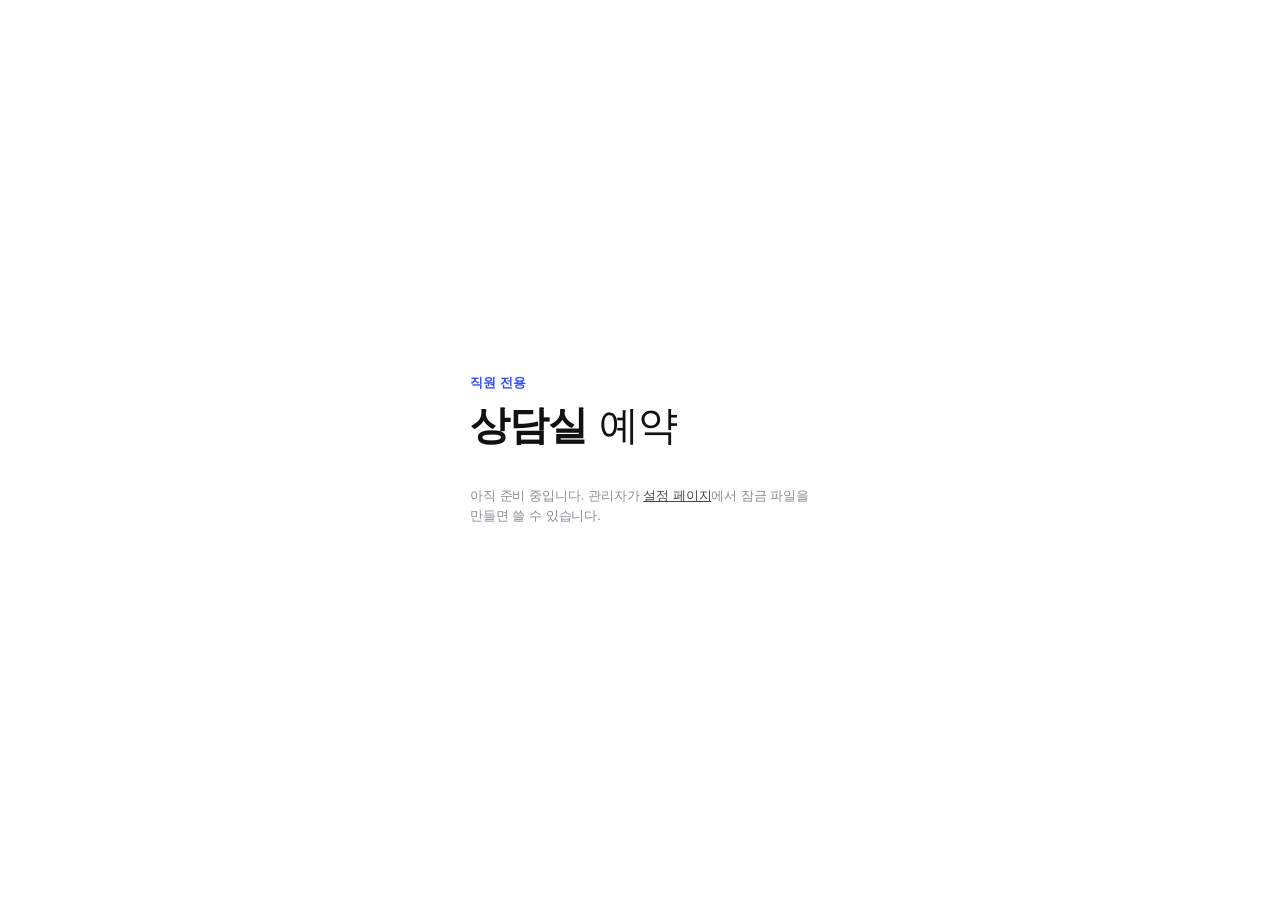
==== index.html @ b9eac583 "Add files via upload" ====
<!doctype html>
<html lang="ko">
<head>
<meta charset="utf-8">
<meta name="viewport" content="width=device-width, initial-scale=1, viewport-fit=cover">
<meta name="robots" content="noindex, nofollow">
<meta http-equiv="Content-Security-Policy" content="default-src 'none'; script-src 'self'; style-src 'self'; img-src 'self' data:; connect-src 'self' https://api.github.com; manifest-src 'self'; base-uri 'none'; form-action 'none'">
<meta name="theme-color" content="#ffffff">
<title>상담실 예약</title>
<link rel="manifest" href="manifest.webmanifest">
<link rel="icon" href="icon.svg" type="image/svg+xml">
<link rel="apple-touch-icon" href="icon-180.png">
<link rel="stylesheet" href="style.css?v=1">
</head>
<body>

<!-- 첫 화면: 비밀번호 -->
<section id="lock" class="gate" hidden>
  <div class="gate-box">
    <p class="eyebrow">직원 전용</p>
    <h1>상담실 <span>예약</span></h1>
    <form id="lockForm" novalidate>
      <label class="lab" for="pw">비밀번호</label>
      <input id="pw" type="password" autocomplete="current-password" autocapitalize="off" autocorrect="off" spellcheck="false">
      <label class="check"><input id="keep" type="checkbox" checked> 이 기기에서 로그인 유지</label>
      <button id="enter" class="btn primary wide" type="submit">들어가기</button>
      <p id="lockMsg" class="msg" role="alert"></p>
    </form>
    <p id="lockFine" class="fine">여럿이 쓰는 컴퓨터에서는 '로그인 유지'를 끄고, 다 쓴 뒤 오른쪽 위 이름을 눌러 '잠그기'를 해 주세요.</p>
  </div>
</section>

<!-- 처음 한 번: 이름 고르기 -->
<section id="pick" class="gate" hidden>
  <div class="gate-box wide">
    <p class="eyebrow">이 기기에서 처음 한 번만</p>
    <h1>이름을 <span>골라 주세요</span></h1>
    <div id="names" class="names"></div>
    <p id="pickFine" class="fine">고른 이름으로 예약됩니다. 나중에 오른쪽 위 이름을 눌러 바꿀 수 있습니다.</p>
  </div>
</section>

<!-- 예약 화면 -->
<div id="app" hidden>
  <header class="top">
    <div class="brand">상담실 예약</div>
    <div class="period" id="period"><span class="y"></span><span class="m"></span></div>
    <div class="nav">
      <button id="prev" class="arrow" type="button" aria-label="이전">‹</button>
      <button id="next" class="arrow" type="button" aria-label="다음">›</button>
      <button id="today" class="today" type="button">오늘</button>
    </div>
    <div class="right">
      <div class="views">
        <button id="vMonth" type="button">월</button>
        <button id="vWeek" type="button">주</button>
      </div>
      <button id="mine" class="link" type="button">내 예약</button>
      <button id="who" class="me" type="button" aria-haspopup="true"></button>
    </div>
  </header>
  <main id="main"></main>
</div>

<div id="menu" class="menu" hidden></div>
<div id="bar" class="bar" hidden></div>
<div id="dlg" class="dlg-back" hidden><div class="dlg" role="dialog" aria-modal="true"></div></div>
<div id="toast" class="toast" role="status" hidden></div>
<noscript><p class="gate">이 페이지는 자바스크립트를 켜야 쓸 수 있습니다.</p></noscript>

<script src="core.js?v=1"></script>
<script src="crypto.js?v=1"></script>
<script src="store.js?v=1"></script>
<script src="app.js?v=1"></script>
</body>
</html>
---- style.css ----
/* 상담실 예약 — 흰 바탕, 가는 선, 굵기 대비, 코발트는 작은 표시에만 */
:root{
  --bg:#fff; --ink:#111114; --ink2:#45454D; --mute:#8C8C96; --line:#D3D3DA; --hair:#E9E9EE;
  --accent:#2F4BFF; --tint:#EEF1FF; --other:#B4B8C5; --otherbg:#F1F2F5; --free:#EFF0F3; --danger:#C0392B;
  --rh:44px; --tw:40px; --dw:150px;
  --font:"Noto Sans KR","Pretendard","Apple SD Gothic Neo","Malgun Gothic","맑은 고딕",system-ui,sans-serif;
}
*{box-sizing:border-box}
[hidden]{display:none!important}
html{height:100%}
body{margin:0;min-height:100%;background:var(--bg);color:var(--ink);font-family:var(--font);font-size:15px;line-height:1.5;
  letter-spacing:-.01em;-webkit-font-smoothing:antialiased;-webkit-text-size-adjust:100%}
body.modal{overflow:hidden}
button{font:inherit;color:inherit;background:none;border:0;padding:0;margin:0;cursor:pointer;letter-spacing:inherit;border-radius:0}
button:disabled{cursor:default}
:focus-visible{outline:2px solid var(--accent);outline-offset:1px}
h1,h2,h3,p{margin:0}

/* ---------- 버튼·입력 ---------- */
.btn{border:1px solid var(--line);padding:9px 16px;font-size:14px;font-weight:600;border-radius:2px;background:#fff;white-space:nowrap}
.btn:hover{border-color:var(--ink)}
.btn.primary{background:var(--ink);color:#fff;border-color:var(--ink)}
.btn.primary:hover{background:#000}
.btn.danger{color:var(--danger);border-color:#E3B9B3}
.btn.danger:hover{border-color:var(--danger)}
.btn.wide{width:100%;padding:13px 16px;font-size:15px}
.btn:disabled{opacity:.4}
.link{font-size:14px;font-weight:600;color:var(--ink2)}
.link:hover{color:var(--ink)}
select,input[type=date],input[type=text],input[type=number],input[type=password],textarea{
  font:inherit;color:var(--ink);background:#fff;border:1px solid var(--line);border-radius:2px;padding:8px 10px;min-width:0}
select:focus,input:focus,textarea:focus{outline:0;border-color:var(--ink)}
input[type=checkbox]{accent-color:var(--ink);width:16px;height:16px;margin:0;vertical-align:-3px}

/* ---------- 첫 화면(잠금·이름 고르기) ---------- */
.gate{min-height:100vh;min-height:100dvh;display:grid;place-items:center;padding:32px 24px}
.gate-box{width:min(340px,100%)}
.gate-box.wide{width:min(520px,100%)}
.eyebrow{font-size:12.5px;font-weight:800;color:var(--accent);margin-bottom:10px}
.gate h1{font-size:40px;font-weight:800;letter-spacing:-.03em;line-height:1.15;margin-bottom:38px}
.gate h1 span{font-weight:300}
.gate label.lab{display:block;font-size:12.5px;font-weight:700;color:var(--ink2)}
.gate input[type=password],.gate input[type=text]{width:100%;border:0;border-bottom:1.5px solid var(--ink);border-radius:0;padding:10px 0;font-size:18px}
.gate .check{display:flex;align-items:center;gap:8px;font-size:13.5px;color:var(--ink2);margin:18px 0 22px;cursor:pointer}
.msg{min-height:22px;font-size:13.5px;color:var(--danger);margin-top:12px}
.msg.info{color:var(--ink2)}
.fine{font-size:12.5px;color:var(--mute);margin-top:26px;line-height:1.6}
.fine a{color:var(--ink2)}
.names{display:grid;grid-template-columns:repeat(auto-fill,minmax(98px,1fr));gap:8px}
.names button{border:1px solid var(--line);padding:12px 6px;font-size:15px;font-weight:600;border-radius:2px}
.names button:hover{border-color:var(--ink)}
.names button.on{background:var(--ink);color:#fff;border-color:var(--ink)}
.addname{display:flex;gap:8px;align-items:flex-end;margin-top:8px}
.addname input{flex:1}

/* ---------- 머리 ---------- */
#app{min-height:100vh;min-height:100dvh;display:flex;flex-direction:column}
.top{min-height:76px;flex:none;display:flex;align-items:center;padding:0 36px;border-bottom:1px solid var(--line);position:sticky;top:0;background:#fff;z-index:20}
.brand{font-weight:800;font-size:15px;width:150px}
.period{display:flex;align-items:baseline;gap:8px;white-space:nowrap}
.period .y{font-weight:300;font-size:28px}
.period .m{font-weight:800;font-size:28px}
.nav{display:flex;align-items:center;gap:2px;margin-left:18px}
.nav .arrow{width:32px;height:32px;display:grid;place-items:center;font-size:20px;color:var(--ink2);line-height:1}
.nav .arrow:hover{color:var(--ink);background:var(--otherbg)}
.nav .today{margin-left:8px;font-size:13px;font-weight:600;border:1px solid var(--line);padding:5px 12px;border-radius:2px}
.nav .today:hover{border-color:var(--ink)}
.right{margin-left:auto;display:flex;align-items:center;gap:24px}
.views{display:flex;gap:16px;font-size:15px}
.views button{color:var(--mute);font-weight:500;padding:4px 2px 3px;border-bottom:2px solid transparent}
.views button.on{color:var(--ink);font-weight:800;border-bottom-color:var(--accent)}
.me{font-size:14px;font-weight:700;padding:6px 0 6px 24px;border-left:1px solid var(--line)}
.me::after{content:"";display:inline-block;width:6px;height:6px;border-right:1.5px solid var(--ink2);border-bottom:1.5px solid var(--ink2);transform:rotate(45deg) translateY(-3px);margin-left:9px}
.menu{position:fixed;right:28px;top:66px;background:#fff;border:1px solid var(--ink);min-width:170px;z-index:40;padding:6px 0}
.menu button{display:block;width:100%;text-align:left;padding:10px 16px;font-size:14px}
.menu button:hover{background:var(--otherbg)}
.bar{position:fixed;left:0;right:0;top:0;height:2px;z-index:60;background:linear-gradient(90deg,transparent 0,var(--accent) 50%,transparent 100%);background-size:45% 100%;background-repeat:no-repeat;animation:slide 1.1s linear infinite}
@keyframes slide{from{background-position:-45% 0}to{background-position:145% 0}}

main{flex:1;display:flex;min-height:0;min-width:0}

/* ---------- 월 달력 ---------- */
.cal{flex:1;display:flex;flex-direction:column;padding:18px 36px 14px;min-width:0}
.dow{display:grid;grid-template-columns:repeat(7,minmax(0,1fr));font-size:12px;color:var(--mute);font-weight:600;padding-bottom:8px;border-bottom:1.5px solid var(--ink)}
.dow span{padding-left:10px}
.dow .sun{color:var(--danger)}
.weeks{flex:1;display:grid;grid-auto-rows:minmax(108px,1fr)}
.week{display:grid;grid-template-columns:repeat(7,minmax(0,1fr));border-bottom:1px solid var(--hair)}
.day{display:flex;flex-direction:column;align-items:stretch;justify-content:flex-start;text-align:left;padding:8px 10px 6px;border-left:1px solid var(--hair);min-width:0;position:relative}
.day:first-child{border-left:0}
.day:hover{background:#FAFAFC}
.day .num{font-size:14px;font-weight:600;line-height:1.1}
.day.out .num{color:#C9C9D0;font-weight:400}
.day.sun .num{color:var(--danger)}
.day.out.sun .num{color:#E7C4BF}
.day.today .num{color:var(--accent);font-weight:800}
.day.today .num::after{content:"오늘";font-size:10.5px;font-weight:700;margin-left:6px}
.day.sel,.day.sel:hover{background:var(--tint)}
.day.sel::before{content:"";position:absolute;left:0;right:0;top:-1px;height:2px;background:var(--accent)}
.day .rest{font-size:11px;color:#C9C9D0;margin-top:10px}
.mine-count{position:absolute;right:10px;top:8px;font-size:10.5px;color:var(--accent);font-weight:700;line-height:1.3}
.strips{margin-top:9px;display:grid;gap:3px}
.day.past .strips{opacity:.5}
.strip{display:grid;grid-template-columns:14px minmax(0,1fr);align-items:center}
.strip em{font-style:normal;font-size:9.5px;color:var(--mute);font-weight:600;line-height:1}
.track{display:grid;gap:1px;height:8px}
.track u{background:var(--free);text-decoration:none}
.track u.o{background:var(--other)}
.track u.m{background:var(--accent)}
.track u.x{background:transparent}
.legend{display:flex;flex-wrap:wrap;gap:6px 20px;font-size:12px;color:var(--ink2);padding-top:10px;align-items:center}
.legend i{display:inline-block;width:18px;height:8px;margin-right:7px;vertical-align:middle}
.legend .mi{background:var(--accent)} .legend .ot{background:var(--other)} .legend .fr{background:var(--free)}
.legend .ob{background:var(--otherbg);outline:1px solid var(--line)}

/* ---------- 하루 시간표 (오른쪽 창·주간 보기 공통) ---------- */
.side{width:408px;flex:none;border-left:1px solid var(--line);padding:22px 30px 24px 28px;--rh:40px}
.side h2{font-size:24px;font-weight:800;letter-spacing:-.02em}
.side h2 span{font-weight:300;margin-left:6px}
.side .sum{font-size:13px;color:var(--ink2);margin:6px 0 14px;min-height:20px}
.side .sum b{color:var(--accent)}
.note{font-size:12px;color:var(--mute);margin-top:14px;line-height:1.65}
.tt{display:grid;font-size:12px}
.tt .h{font-weight:700;font-size:12px;padding:0 0 8px 6px;border-bottom:1.5px solid var(--ink);white-space:nowrap;overflow:hidden;text-overflow:ellipsis}
.tt .h.corner{border-bottom-color:transparent}
.tt .tm{color:var(--mute);font-size:11.5px;text-align:right;padding:4px 8px 0 0;font-variant-numeric:tabular-nums}
.tt .c{border-bottom:1px solid var(--hair);border-left:1px solid var(--hair);position:relative;min-width:0}
.tt button.c:hover{background:var(--tint)}
.tt button.c::after{content:"+";position:absolute;inset:0;display:grid;place-items:center;color:var(--accent);font-size:16px;font-weight:600;opacity:0}
.tt button.c:hover::after,.tt button.c:focus-visible::after{opacity:1}
.tt .c.past{background:repeating-linear-gradient(135deg,transparent 0 5px,#F3F3F6 5px 6px)}
.tt .c.closed,.tt .c.far{background:repeating-linear-gradient(135deg,transparent 0 5px,#EAEAEF 5px 6px)}
.bk{margin:2px;z-index:1;background:var(--otherbg);padding:4px 6px;line-height:1.25;overflow:hidden;min-width:0;
  display:flex;flex-direction:column;align-items:flex-start;justify-content:flex-start;text-align:left}
.bk:hover{outline:1px solid var(--ink)}
.bk b{font-size:12.5px;font-weight:700;white-space:nowrap}
.bk small{font-size:10.5px;color:var(--ink2);white-space:nowrap}
.bk.m{background:var(--accent);color:#fff}
.bk.m small{color:#DCE1FF}
.bk.past{opacity:.5}

/* ---------- 주간 보기 ---------- */
.weekview{flex:1;padding:14px 36px 14px;min-width:0;overflow-x:auto;--rh:46px}
.wk{display:grid}
.wk .dh{padding:0 0 6px 8px;border-bottom:1.5px solid var(--ink);display:flex;align-items:baseline;gap:6px;text-align:left}
.wk .dh b{font-size:22px;font-weight:800}
.wk .dh span{font-size:13px;color:var(--ink2)}
.wk .dh.today b,.wk .dh.today span{color:var(--accent)}
.wk .corner{border-bottom-color:transparent;position:sticky;left:0;background:#fff;z-index:3}
.lanes{display:grid;font-size:10.5px;color:var(--mute);font-weight:600;border-left:1px solid var(--line);padding:5px 0 4px}
.lanes span{padding-left:5px;white-space:nowrap;overflow:hidden}
.times{display:grid;position:sticky;left:0;background:#fff;z-index:3}
.times span{font-size:11.5px;color:var(--mute);text-align:right;padding-right:8px;font-variant-numeric:tabular-nums;transform:translateY(-8px)}
.times span:first-child{transform:none}
.col{border-left:1px solid var(--line);min-width:0}
.col.today{background:#FAFBFF}
.col .tt .c{border-left-color:#F1F1F5}
.col .tt .c.first{border-left:0}
.col .bk{padding:3px 4px}
.col .bk b{font-size:11.5px}
.col .bk small{font-size:10px}

/* ---------- 창(대화상자) ---------- */
.dlg-back{position:fixed;inset:0;background:rgba(17,17,20,.34);display:grid;place-items:center;z-index:50;padding:20px}
.dlg{background:#fff;width:min(460px,100%);max-height:calc(100vh - 40px);max-height:calc(100dvh - 40px);overflow:auto;border:1px solid var(--ink);padding:24px 28px 26px}
.dlg.wide{width:min(700px,100%)}
.dlg-head{display:flex;align-items:flex-start;justify-content:space-between;gap:16px;margin-bottom:20px}
.dlg-head h3{font-size:22px;font-weight:800;letter-spacing:-.02em;line-height:1.3}
.dlg-head h3 span{font-weight:300;margin-left:6px}
.dlg-head .x{font-size:26px;line-height:1;color:var(--ink2);width:32px;height:32px;margin:-2px -8px 0 0}
.dlg-head .x:hover{color:var(--ink)}
.form{display:grid;gap:18px}
.field{display:grid;gap:8px;min-width:0}
.lab{font-size:12.5px;font-weight:700;color:var(--ink2)}
.lab small{font-weight:400;color:var(--mute);margin-left:6px}
.row{display:flex;align-items:center;gap:8px;flex-wrap:wrap}
.seg{display:flex;flex-wrap:wrap;gap:6px}
.seg button{border:1px solid var(--line);padding:8px 13px;font-size:14px;border-radius:2px}
.seg button:hover{border-color:var(--ink)}
.seg button.on{background:var(--ink);color:#fff;border-color:var(--ink);font-weight:600}
.hourbar{display:grid;gap:2px}
.hourbar button{height:36px;font-size:11.5px;background:var(--free);color:var(--ink2);font-variant-numeric:tabular-nums}
.hourbar button:hover:not(:disabled){outline:1px solid var(--ink)}
.hourbar .t{background:var(--other);color:#fff}
.hourbar .s{background:var(--accent);color:#fff;font-weight:700}
.hourbar .x{background:repeating-linear-gradient(135deg,transparent 0 5px,#EAEAEF 5px 6px);color:#BEBEC6}
.hint{font-size:12px;color:var(--mute)}
.actions{display:flex;justify-content:flex-end;gap:8px;flex-wrap:wrap;margin-top:6px}
.actions .left{margin-right:auto}
.facts{display:grid;grid-template-columns:72px 1fr;gap:10px 0;font-size:15px;margin-bottom:22px}
.facts dt{font-size:12.5px;font-weight:700;color:var(--ink2);padding-top:2px}
.facts dd{margin:0;font-weight:600}
.list{display:grid}
.list button{display:grid;grid-template-columns:118px 92px 1fr auto;gap:8px;align-items:baseline;text-align:left;padding:11px 2px;border-bottom:1px solid var(--hair);font-size:14.5px}
.list button:hover{background:#FAFAFC}
.list button b{font-weight:700}
.list button small{color:var(--mute);font-size:12.5px}
.empty{color:var(--mute);font-size:14px;padding:18px 0}
.sec{border-top:1px solid var(--line);padding-top:18px;margin-top:4px;display:grid;gap:10px}
.sec h4{margin:0;font-size:15px;font-weight:800}
.sec .rowline{display:flex;align-items:center;gap:8px;flex-wrap:wrap}
.sec .rowline input[type=text]{width:130px}
.sec .rowline input.short{width:52px;text-align:center}
.sec .rowline input[type=number]{width:70px}
.sec .rowline label{font-size:13px;color:var(--ink2);display:flex;align-items:center;gap:5px}
.sec .del{font-size:12.5px;color:var(--mute);margin-left:auto}
.sec .del:hover{color:var(--danger)}
.toast{position:fixed;left:50%;bottom:28px;transform:translateX(-50%);background:var(--ink);color:#fff;padding:11px 18px;font-size:14px;border-radius:2px;z-index:70;max-width:calc(100vw - 32px);text-align:center}
.toast.bad{background:var(--danger)}

/* ---------- 관리자 설정 페이지 ---------- */
a.btn{text-decoration:none;display:inline-block;color:var(--ink)}
a.link{text-decoration:none}
.setup{place-items:start center;padding-top:56px;padding-bottom:64px}
.setup .gate-box.wide{width:min(560px,100%)}
.setup h1{margin-bottom:18px}
.lead{font-size:14px;color:var(--ink2);line-height:1.7;margin-bottom:30px}
.setup input[type=text],.setup input[type=password]{border:1px solid var(--line);border-radius:2px;padding:10px 12px;font-size:15px;width:100%}
.setup .row input[type=password],.setup .row input[type=text]{flex:1;width:auto}
.how{font-size:13px;color:var(--ink2)}
.how summary{cursor:pointer;font-weight:600;padding:2px 0}
.how ol,.result ol{margin:10px 0 0;padding-left:20px;display:grid;gap:6px;line-height:1.6}
.how a{color:var(--accent)}
.result{border-top:1.5px solid var(--ink);margin-top:34px;padding-top:24px}
.result h2{font-size:20px;font-weight:800;margin-bottom:6px}
.result ol{font-size:14px;margin-bottom:16px}
.result textarea{width:100%;font-family:Consolas,Menlo,monospace;font-size:12px;line-height:1.5;word-break:break-all;resize:vertical}
.result .actions{justify-content:flex-start}

/* ---------- 좁은 화면 ---------- */
@media (max-width:1180px){
  .top{padding:0 20px}.brand{width:112px}.cal{padding:14px 20px 12px}.side{width:360px;padding:20px 20px 24px 20px}.weekview{padding:12px 20px}
  .menu{right:14px}
}
@media (max-width:900px){
  .top{display:grid;grid-template-columns:minmax(0,1fr) auto;grid-template-areas:"brand right" "period nav";align-items:center;row-gap:6px;padding:10px 14px 8px;min-height:0}
  .brand{grid-area:brand;width:auto;font-size:14px;white-space:nowrap}
  .right{grid-area:right;margin-left:0;gap:16px}
  .me{padding-left:16px}
  .period{grid-area:period;min-width:0}
  .period .y,.period .m{font-size:21px}
  .nav{grid-area:nav;margin-left:0}
  .menu{top:44px;right:10px}
  main[data-view=month]{flex-direction:column}
  .cal{padding:8px 6px 6px;flex:none}
  .dow span{padding-left:5px}
  .weeks{grid-auto-rows:minmax(62px,auto)}
  .day{padding:6px 4px 6px}
  .day .num{font-size:13px}
  .day.today .num::after{content:"";display:inline-block;width:5px;height:5px;border-radius:50%;background:var(--accent);margin-left:4px;vertical-align:2px}
  .day .rest{display:none}
  .mine-count{display:none}
  .strips{margin-top:6px;gap:2px}
  .strip{grid-template-columns:minmax(0,1fr)}
  .strip em{display:none}
  .track{height:5px;gap:0}
  .legend{padding:8px 8px 0;font-size:11.5px;gap:4px 14px}
  .legend .long{display:none}
  .side{width:auto;border-left:0;border-top:1px solid var(--line);padding:18px 14px 30px;margin-top:10px}
  .weekview{padding:10px 0 12px 0}
  .weekview .legend{padding-left:14px}
  .wk{--dw:168px}
  .dlg-back{place-items:end center;padding:0}
  .dlg{width:100%;max-height:90vh;max-height:90dvh;border-width:1px 0 0;padding:20px 18px 26px}
  .dlg.wide{width:100%}
  .list button{grid-template-columns:104px 80px 1fr}
  .list button small{display:none}
  .gate h1{font-size:34px}
}
@media (max-width:480px){
  .period.long .y{display:none}
  .right{gap:12px}
  .views{gap:12px}
  .nav .today{margin-left:4px;padding:5px 10px}
}
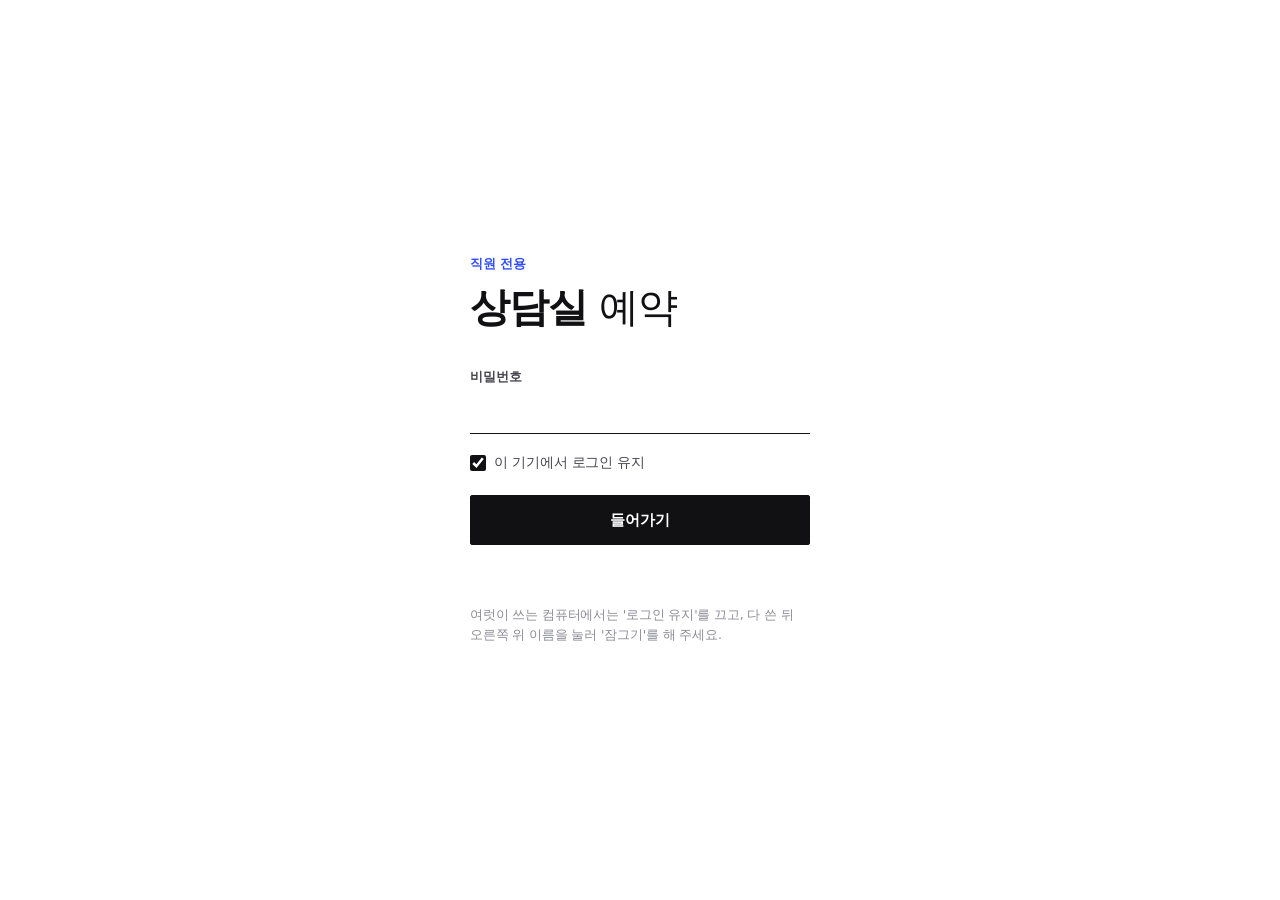
==== commit e06726b5: "Add files via upload" ====
--- a/index.html
+++ b/index.html
@@ -10,7 +10,7 @@
 <link rel="manifest" href="manifest.webmanifest">
 <link rel="icon" href="icon.svg" type="image/svg+xml">
 <link rel="apple-touch-icon" href="icon-180.png">
-<link rel="stylesheet" href="style.css?v=1">
+<link rel="stylesheet" href="style.css?v=2">
 </head>
 <body>
 
@@ -68,9 +68,9 @@
 <div id="toast" class="toast" role="status" hidden></div>
 <noscript><p class="gate">이 페이지는 자바스크립트를 켜야 쓸 수 있습니다.</p></noscript>
 
-<script src="core.js?v=1"></script>
-<script src="crypto.js?v=1"></script>
-<script src="store.js?v=1"></script>
-<script src="app.js?v=1"></script>
+<script src="core.js?v=2"></script>
+<script src="crypto.js?v=2"></script>
+<script src="store.js?v=2"></script>
+<script src="app.js?v=2"></script>
 </body>
 </html>
--- a/style.css
+++ b/style.css
@@ -205,6 +205,9 @@
 .sec .rowline label{font-size:13px;color:var(--ink2);display:flex;align-items:center;gap:5px}
 .sec .del{font-size:12.5px;color:var(--mute);margin-left:auto}
 .sec .del:hover{color:var(--danger)}
+.mono{width:100%;font-family:Consolas,Menlo,monospace;font-size:12px;line-height:1.5;word-break:break-all;resize:vertical}
+.dlg .row input[type=password],.dlg .row input[type=text]{flex:1}
+.dlg .hint a{color:var(--accent)}
 .toast{position:fixed;left:50%;bottom:28px;transform:translateX(-50%);background:var(--ink);color:#fff;padding:11px 18px;font-size:14px;border-radius:2px;z-index:70;max-width:calc(100vw - 32px);text-align:center}
 .toast.bad{background:var(--danger)}
 
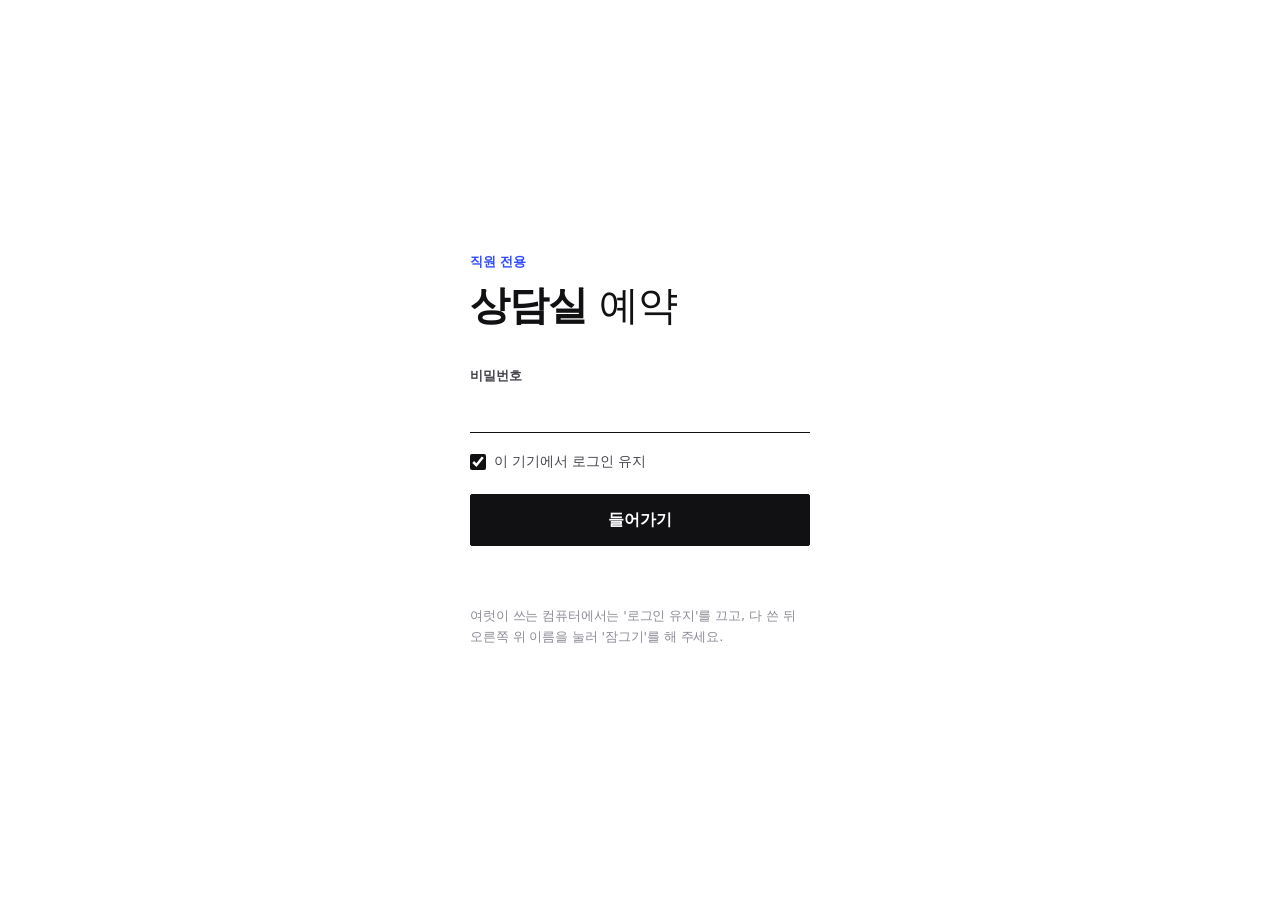
==== commit eaf97981: "Add files via upload" ====
--- a/index.html
+++ b/index.html
@@ -10,7 +10,7 @@
 <link rel="manifest" href="manifest.webmanifest">
 <link rel="icon" href="icon.svg" type="image/svg+xml">
 <link rel="apple-touch-icon" href="icon-180.png">
-<link rel="stylesheet" href="style.css?v=2">
+<link rel="stylesheet" href="style.css?v=3">
 </head>
 <body>
 
@@ -52,10 +52,10 @@
     </div>
     <div class="right">
       <div class="views">
+        <button id="vWeek" type="button">주</button>
         <button id="vMonth" type="button">월</button>
-        <button id="vWeek" type="button">주</button>
       </div>
-      <button id="mine" class="link" type="button">내 예약</button>
+      <button id="add" class="add" type="button">＋ 예약<span class="long">하기</span></button>
       <button id="who" class="me" type="button" aria-haspopup="true"></button>
     </div>
   </header>
@@ -68,9 +68,9 @@
 <div id="toast" class="toast" role="status" hidden></div>
 <noscript><p class="gate">이 페이지는 자바스크립트를 켜야 쓸 수 있습니다.</p></noscript>
 
-<script src="core.js?v=2"></script>
-<script src="crypto.js?v=2"></script>
-<script src="store.js?v=2"></script>
-<script src="app.js?v=2"></script>
+<script src="core.js?v=3"></script>
+<script src="crypto.js?v=3"></script>
+<script src="store.js?v=3"></script>
+<script src="app.js?v=3"></script>
 </body>
 </html>
--- a/style.css
+++ b/style.css
@@ -1,10 +1,21 @@
-/* 상담실 예약 — 흰 바탕, 가는 선, 굵기 대비, 코발트는 작은 표시에만 */
+/* 상담실 예약 — 흰 바탕, 가는 선, 굵기 대비. 색은 방을 구분하는 데만 쓴다. */
 :root{
   --bg:#fff; --ink:#111114; --ink2:#45454D; --mute:#8C8C96; --line:#D3D3DA; --hair:#E9E9EE;
-  --accent:#2F4BFF; --tint:#EEF1FF; --other:#B4B8C5; --otherbg:#F1F2F5; --free:#EFF0F3; --danger:#C0392B;
-  --rh:44px; --tw:40px; --dw:150px;
+  --accent:#2F4BFF; --tint:#EEF1FF; --otherbg:#F1F2F5; --free:#EFF0F3; --danger:#C0392B; --now:#E5484D;
+  --rh:44px; --tw:44px;
   --font:"Noto Sans KR","Pretendard","Apple SD Gothic Neo","Malgun Gothic","맑은 고딕",system-ui,sans-serif;
 }
+/* 방 색: --c 표시(점·띠), --s 흰 글씨를 얹는 진한 바탕(내 예약), --t 연한 바탕(다른 사람), --d 연한 바탕 위 글씨 */
+/* 파랑은 '내 예약'에만 쓰려고 방 색에서는 맨 뒤로 뺐다 */
+.k0{--c:#0E9F6E;--s:#0A7F58;--t:#DDF4EC;--d:#08704D}
+.k1{--c:#F07F1B;--s:#C2570A;--t:#FDEBD9;--d:#A14C09}
+.k2{--c:#8E59F0;--s:#7B47E6;--t:#EEE6FD;--d:#6235C9}
+.k3{--c:#E0458B;--s:#C2306F;--t:#FCE4EF;--d:#A8215F}
+.k4{--c:#0B93A8;--s:#087587;--t:#DAF1F5;--d:#086778}
+.k5{--c:#9A6B3F;--s:#7E5630;--t:#F2E9DF;--d:#6F4A27}
+.k6{--c:#5B6475;--s:#5B6475;--t:#E8EAEE;--d:#3C4352}
+.k7{--c:#3B82C4;--s:#2A6CA8;--t:#E1EEF9;--d:#1F5486}
+
 *{box-sizing:border-box}
 [hidden]{display:none!important}
 html{height:100%}
@@ -14,21 +25,22 @@
 button{font:inherit;color:inherit;background:none;border:0;padding:0;margin:0;cursor:pointer;letter-spacing:inherit;border-radius:0}
 button:disabled{cursor:default}
 :focus-visible{outline:2px solid var(--accent);outline-offset:1px}
-h1,h2,h3,p{margin:0}
+h1,h2,h3,h4,p{margin:0}
+.dot{width:10px;height:10px;background:var(--c);flex:none;display:inline-block}
+.hint{font-size:13px;color:var(--mute)}
 
 /* ---------- 버튼·입력 ---------- */
-.btn{border:1px solid var(--line);padding:9px 16px;font-size:14px;font-weight:600;border-radius:2px;background:#fff;white-space:nowrap}
+.btn{border:1px solid var(--line);padding:9px 16px;font-size:15px;font-weight:600;border-radius:2px;background:#fff;white-space:nowrap}
 .btn:hover{border-color:var(--ink)}
 .btn.primary{background:var(--ink);color:#fff;border-color:var(--ink)}
 .btn.primary:hover{background:#000}
 .btn.danger{color:var(--danger);border-color:#E3B9B3}
 .btn.danger:hover{border-color:var(--danger)}
-.btn.wide{width:100%;padding:13px 16px;font-size:15px}
+.btn.wide{width:100%;padding:13px 16px;font-size:16px}
 .btn:disabled{opacity:.4}
-.link{font-size:14px;font-weight:600;color:var(--ink2)}
-.link:hover{color:var(--ink)}
+a.btn{text-decoration:none;display:inline-block;color:var(--ink)}
 select,input[type=date],input[type=text],input[type=number],input[type=password],textarea{
-  font:inherit;color:var(--ink);background:#fff;border:1px solid var(--line);border-radius:2px;padding:8px 10px;min-width:0}
+  font:inherit;font-size:15.5px;color:var(--ink);background:#fff;border:1px solid var(--line);border-radius:2px;padding:8px 10px;min-width:0}
 select:focus,input:focus,textarea:focus{outline:0;border-color:var(--ink)}
 input[type=checkbox]{accent-color:var(--ink);width:16px;height:16px;margin:0;vertical-align:-3px}
 
@@ -36,18 +48,18 @@
 .gate{min-height:100vh;min-height:100dvh;display:grid;place-items:center;padding:32px 24px}
 .gate-box{width:min(340px,100%)}
 .gate-box.wide{width:min(520px,100%)}
-.eyebrow{font-size:12.5px;font-weight:800;color:var(--accent);margin-bottom:10px}
+.eyebrow{font-size:13px;font-weight:800;color:var(--accent);margin-bottom:10px}
 .gate h1{font-size:40px;font-weight:800;letter-spacing:-.03em;line-height:1.15;margin-bottom:38px}
 .gate h1 span{font-weight:300}
-.gate label.lab{display:block;font-size:12.5px;font-weight:700;color:var(--ink2)}
+.gate label.lab{display:block;font-size:13px;font-weight:700;color:var(--ink2)}
 .gate input[type=password],.gate input[type=text]{width:100%;border:0;border-bottom:1.5px solid var(--ink);border-radius:0;padding:10px 0;font-size:18px}
-.gate .check{display:flex;align-items:center;gap:8px;font-size:13.5px;color:var(--ink2);margin:18px 0 22px;cursor:pointer}
-.msg{min-height:22px;font-size:13.5px;color:var(--danger);margin-top:12px}
+.gate .check{display:flex;align-items:center;gap:8px;font-size:14px;color:var(--ink2);margin:18px 0 22px;cursor:pointer}
+.msg{min-height:22px;font-size:14px;color:var(--danger);margin-top:12px}
 .msg.info{color:var(--ink2)}
-.fine{font-size:12.5px;color:var(--mute);margin-top:26px;line-height:1.6}
+.fine{font-size:13px;color:var(--mute);margin-top:26px;line-height:1.6}
 .fine a{color:var(--ink2)}
 .names{display:grid;grid-template-columns:repeat(auto-fill,minmax(98px,1fr));gap:8px}
-.names button{border:1px solid var(--line);padding:12px 6px;font-size:15px;font-weight:600;border-radius:2px}
+.names button{border:1px solid var(--line);padding:13px 6px;font-size:16px;font-weight:600;border-radius:2px}
 .names button:hover{border-color:var(--ink)}
 .names button.on{background:var(--ink);color:#fff;border-color:var(--ink)}
 .addname{display:flex;gap:8px;align-items:flex-end;margin-top:8px}
@@ -55,115 +67,191 @@
 
 /* ---------- 머리 ---------- */
 #app{min-height:100vh;min-height:100dvh;display:flex;flex-direction:column}
-.top{min-height:76px;flex:none;display:flex;align-items:center;padding:0 36px;border-bottom:1px solid var(--line);position:sticky;top:0;background:#fff;z-index:20}
-.brand{font-weight:800;font-size:15px;width:150px}
+.top{min-height:70px;flex:none;display:flex;align-items:center;padding:0 28px;border-bottom:1px solid var(--line);position:sticky;top:0;background:#fff;z-index:20}
+.brand{font-weight:800;font-size:16px;width:132px;white-space:nowrap}
 .period{display:flex;align-items:baseline;gap:8px;white-space:nowrap}
 .period .y{font-weight:300;font-size:28px}
 .period .m{font-weight:800;font-size:28px}
-.nav{display:flex;align-items:center;gap:2px;margin-left:18px}
-.nav .arrow{width:32px;height:32px;display:grid;place-items:center;font-size:20px;color:var(--ink2);line-height:1}
-.nav .arrow:hover{color:var(--ink);background:var(--otherbg)}
-.nav .today{margin-left:8px;font-size:13px;font-weight:600;border:1px solid var(--line);padding:5px 12px;border-radius:2px}
+.nav{display:flex;align-items:center;gap:2px;margin-left:16px}
+.arrow{width:34px;height:34px;display:grid;place-items:center;font-size:22px;color:var(--ink2);line-height:1}
+.arrow:hover{color:var(--ink);background:var(--otherbg)}
+.nav .today{margin-left:6px;font-size:14px;font-weight:700;border:1px solid var(--line);padding:6px 14px;border-radius:2px}
 .nav .today:hover{border-color:var(--ink)}
-.right{margin-left:auto;display:flex;align-items:center;gap:24px}
-.views{display:flex;gap:16px;font-size:15px}
-.views button{color:var(--mute);font-weight:500;padding:4px 2px 3px;border-bottom:2px solid transparent}
+.right{margin-left:auto;display:flex;align-items:center;gap:20px}
+.views{display:flex;gap:16px;font-size:16px}
+.views button{color:var(--mute);font-weight:500;padding:4px 3px 3px;border-bottom:2px solid transparent}
 .views button.on{color:var(--ink);font-weight:800;border-bottom-color:var(--accent)}
-.me{font-size:14px;font-weight:700;padding:6px 0 6px 24px;border-left:1px solid var(--line)}
+.add{background:var(--ink);color:#fff;font-size:15px;font-weight:700;padding:9px 18px;border-radius:2px;white-space:nowrap}
+.add:hover{background:#000}
+.add .long{margin-left:2px}
+.me{font-size:15px;font-weight:700;padding:6px 0 6px 20px;border-left:1px solid var(--line);white-space:nowrap}
 .me::after{content:"";display:inline-block;width:6px;height:6px;border-right:1.5px solid var(--ink2);border-bottom:1.5px solid var(--ink2);transform:rotate(45deg) translateY(-3px);margin-left:9px}
-.menu{position:fixed;right:28px;top:66px;background:#fff;border:1px solid var(--ink);min-width:170px;z-index:40;padding:6px 0}
-.menu button{display:block;width:100%;text-align:left;padding:10px 16px;font-size:14px}
+.menu{position:fixed;right:20px;top:62px;background:#fff;border:1px solid var(--ink);min-width:170px;z-index:40;padding:6px 0}
+.menu button{display:block;width:100%;text-align:left;padding:11px 16px;font-size:15px}
 .menu button:hover{background:var(--otherbg)}
 .bar{position:fixed;left:0;right:0;top:0;height:2px;z-index:60;background:linear-gradient(90deg,transparent 0,var(--accent) 50%,transparent 100%);background-size:45% 100%;background-repeat:no-repeat;animation:slide 1.1s linear infinite}
 @keyframes slide{from{background-position:-45% 0}to{background-position:145% 0}}
 
 main{flex:1;display:flex;min-height:0;min-width:0}
 
-/* ---------- 월 달력 ---------- */
-.cal{flex:1;display:flex;flex-direction:column;padding:18px 36px 14px;min-width:0}
-.dow{display:grid;grid-template-columns:repeat(7,minmax(0,1fr));font-size:12px;color:var(--mute);font-weight:600;padding-bottom:8px;border-bottom:1.5px solid var(--ink)}
-.dow span{padding-left:10px}
+/* ---------- 지금 빈 방·내 다음 예약 한 줄 ---------- */
+.strip{display:flex;align-items:center;gap:8px;font-size:14px;padding:10px 0 12px;flex-wrap:wrap}
+.strip .k{font-weight:800;margin-right:2px;white-space:nowrap}
+.strip .sep{width:1px;height:16px;background:var(--line);margin:0 10px}
+.chip{display:inline-flex;align-items:center;gap:6px;border:1px solid var(--line);padding:4px 11px 4px 9px;border-radius:2px;font-weight:600;font-size:14px;white-space:nowrap}
+button.chip:hover{border-color:var(--ink)}
+
+/* ---------- 왼쪽 칸 (주 화면) ---------- */
+.left{width:240px;flex:none;border-right:1px solid var(--line);padding:18px 18px 20px 28px}
+.mtitle{display:flex;align-items:center;justify-content:space-between;margin-bottom:6px}
+.mtitle b{font-size:16px;font-weight:800}
+.mtitle em{font-style:normal;color:var(--mute);font-weight:400;margin-left:6px;font-size:13px}
+.mtitle .arrow{width:26px;height:26px;font-size:18px;display:inline-grid}
+.mini{display:grid;grid-template-columns:repeat(7,minmax(0,1fr));font-size:13px;text-align:center;row-gap:2px}
+.mini .hd{color:var(--mute);font-weight:700;font-size:11.5px;height:24px;display:grid;place-items:center}
+.mini .hd.s{color:var(--danger)}
+.mini button{height:29px;display:grid;place-items:center;position:relative;font-variant-numeric:tabular-nums}
+.mini button:hover{background:var(--otherbg)}
+.mini .s{color:var(--danger)}
+.mini .o{color:#C9C9D0}
+.mini .o.s{color:#E7C4BF}
+.mini .inwk{background:#F1F2F5}
+.mini .cur{box-shadow:inset 0 0 0 1.5px var(--ink)}
+.mini .td,.mini .td:hover{background:var(--accent);color:#fff;font-weight:800}
+.mini .has::after{content:"";position:absolute;bottom:3px;left:50%;width:4px;height:4px;margin-left:-2px;background:var(--mute);border-radius:50%}
+.mini .mine::after{background:var(--accent);width:5px;height:5px;margin-left:-2.5px}
+.mini .td.has::after{background:#fff}
+.left h4{margin:22px 0 6px;font-size:14px;font-weight:800;display:flex;align-items:baseline;gap:8px}
+.left h4 small{font-weight:400;color:var(--mute);font-size:12.5px}
+.left h4 .more{margin-left:auto;font-size:12.5px;font-weight:600;color:var(--ink2);padding:0}
+.left h4 .more:hover{color:var(--ink)}
+.nowl,.myl{display:grid;gap:1px}
+.nowl > *,.myl > *{display:flex;align-items:center;gap:8px;font-size:14px;padding:5px 4px 5px 0;text-align:left;width:100%;min-width:0}
+.nowl button:hover,.myl button:hover{background:var(--otherbg)}
+.nowl b{font-weight:700;white-space:nowrap}
+.nowl small{margin-left:auto;font-size:12.5px;color:var(--ink2);white-space:nowrap}
+.nowl .busy b{color:var(--mute);font-weight:500}
+.nowl .busy .dot{opacity:.35}
+.nowl .busy small{color:var(--mute)}
+.myl > button{display:grid;grid-template-columns:10px minmax(0,1fr);gap:1px 8px;align-items:center;padding:6px 4px 6px 0}
+.myl b{font-weight:700;white-space:nowrap}
+.myl span{grid-column:2;color:var(--ink2);font-size:13px;white-space:nowrap;overflow:hidden;text-overflow:ellipsis}
+
+/* ---------- 하루 시간표 (주 화면의 하루 칸·월 화면의 오른쪽 창 공통) ---------- */
+.tt{display:grid;font-size:13px}
+.tt .h{font-weight:800;font-size:13.5px;padding:0 0 7px 8px;border-bottom:2px solid var(--c);white-space:nowrap;overflow:hidden;text-overflow:ellipsis}
+.tt .h.corner{border-bottom-color:transparent}
+.tt .tm{color:var(--ink2);font-size:13px;text-align:right;padding:3px 8px 0 0;font-variant-numeric:tabular-nums}
+.tt .c{border-bottom:1px solid var(--hair);border-left:1px solid var(--hair);position:relative;min-width:0}
+.tt button.c::after{content:"+";position:absolute;inset:0;display:grid;place-items:center;color:var(--accent);font-size:18px;font-weight:600;opacity:0}
+.tt button.c:hover{background:var(--tint)}
+.tt button.c:hover::after,.tt button.c:focus-visible::after{opacity:1}
+.tt .c.pick,.tt button.c.pick:hover{background:#D9E0FF}
+.tt .c.pick::after{opacity:0!important}
+.tt .c.past{background:repeating-linear-gradient(135deg,transparent 0 5px,#F1F1F4 5px 6px)}
+.tt .c.closed,.tt .c.far{background:repeating-linear-gradient(135deg,transparent 0 5px,#E9E9EE 5px 6px)}
+.ev{margin:2px 3px;z-index:1;background:var(--t);color:var(--d);border-left:3px solid var(--c);padding:4px 7px;line-height:1.25;overflow:hidden;min-width:0;
+  display:flex;flex-direction:column;align-items:flex-start;justify-content:flex-start;text-align:left}
+.ev:hover{outline:1.5px solid var(--d);outline-offset:-1px}
+.ev b{font-size:14px;font-weight:800;white-space:nowrap}
+.ev small{font-size:11.5px;white-space:nowrap;opacity:.92}
+.ev.m{background:var(--accent);color:#fff;border-left-color:var(--accent)}
+.ev.m:hover{outline-color:var(--ink)}
+.ev.old{opacity:.5}
+.nowline{position:relative;height:0;align-self:start;border-top:2px solid var(--now);z-index:3;pointer-events:none}
+.nowline::before{content:"";position:absolute;left:-4px;top:-5px;width:8px;height:8px;border-radius:50%;background:var(--now)}
+
+/* ---------- 주 화면 ---------- */
+.weekview{flex:1;padding:12px 24px 14px 6px;min-width:0}
+.weekview .strip{display:none;padding-left:22px}
+.daytabs{display:none}
+.wk{display:grid;grid-template-columns:var(--tw) repeat(var(--days,6),minmax(0,1fr));--rh:clamp(40px,calc((100vh - 206px) / var(--n,12)),60px)}
+.wk .dh{padding:0 0 4px 8px;display:flex;align-items:baseline;gap:6px;text-align:left}
+.wk .dh b{font-size:22px;font-weight:800}
+.wk .dh span{font-size:13.5px;color:var(--ink2)}
+.wk .dh:hover{background:#FAFAFC}
+.wk .dh.past b{color:var(--mute)}
+.wk .dh.today b,.wk .dh.today span{color:var(--accent)}
+.wk .corner.c2{border-bottom:1.5px solid transparent}
+.lanes{display:grid;border-left:1px solid var(--line);border-bottom:1.5px solid var(--ink)}
+.lanes span{padding:2px 0 4px;min-width:0;text-align:center;border-top:3px solid var(--c)}
+.lanes b{font-size:12.5px;font-weight:800;color:var(--d);white-space:nowrap}
+.lanes em{display:none;font-style:normal;font-size:13px;font-weight:800;color:var(--d);white-space:nowrap;overflow:hidden;text-overflow:ellipsis}
+.times{display:grid;position:relative}
+.times span{font-size:12.5px;color:var(--ink2);text-align:right;padding-right:7px;transform:translateY(-9px);font-variant-numeric:tabular-nums}
+.times span:first-child{transform:none}
+.times .end{position:absolute;right:0;bottom:-9px;transform:none}
+.nowline span{position:absolute;left:6px;top:-17px;font-size:10.5px;font-weight:800;color:var(--now);background:rgba(255,255,255,.85);padding:0 3px;white-space:nowrap}
+.pickline{display:flex;align-items:center;gap:8px;font-size:16px;font-weight:800;padding:10px 12px;background:var(--otherbg);line-height:1.35}
+.seg button.del{background:var(--danger);border-color:var(--danger);color:#fff}
+.legend b{font-weight:800;color:var(--d)}
+.legend .minekey{color:var(--accent);font-weight:800}
+.legend .minekey .dot{background:var(--accent)}
+.col{border-left:1px solid var(--line);min-width:0}
+.col.today{background:#F7F8FF}
+.col .tt .c{border-left-color:#F1F1F5}
+.col .tt .c.first{border-left:0}
+.col .ev{margin:1px;padding:3px 2px 3px 3px;border-left:0;border-top:3px solid var(--c)}
+.col .ev.m{border-top-color:var(--accent)}
+.col .ev b{font-size:clamp(11.5px,.72vw,13.5px);letter-spacing:-.04em}
+.col .ev small{font-size:clamp(10px,.62vw,11.5px);letter-spacing:-.04em}
+.legend{display:flex;flex-wrap:wrap;gap:6px 18px;font-size:13px;color:var(--ink2);padding:12px 0 0 var(--tw);align-items:center}
+.legend span{display:inline-flex;align-items:center;gap:6px;white-space:nowrap}
+.legend .note{color:var(--mute)}
+
+/* ---------- 월 화면 ---------- */
+.cal{flex:1;display:flex;flex-direction:column;padding:0 28px 14px 28px;min-width:0;
+  --sunw:.3fr;--dh:34px;--sh:9px;--sg:5px;--track:#E6E8EF}
+.key{display:flex;gap:6px 20px;align-items:center;font-size:13.5px;color:var(--ink2);padding:0 0 12px;flex-wrap:wrap}
+.key span{display:inline-flex;align-items:center;white-space:nowrap}
+.key i{display:inline-block;width:26px;height:12px;margin-right:7px}
+.key .kt{font-weight:800;color:var(--ink);margin-right:-8px}
+.key .kb{background:var(--c)}
+.key .kf{background:var(--track)}
+.key .km{background:var(--accent)}
+.key .note{color:var(--mute);font-size:13px}
+.dow{display:grid;font-size:13px;color:var(--ink2);font-weight:700;padding-bottom:5px;border-bottom:1.5px solid var(--ink)}
+.dow > span{padding:0 12px;min-width:0}
 .dow .sun{color:var(--danger)}
-.weeks{flex:1;display:grid;grid-auto-rows:minmax(108px,1fr)}
-.week{display:grid;grid-template-columns:repeat(7,minmax(0,1fr));border-bottom:1px solid var(--hair)}
-.day{display:flex;flex-direction:column;align-items:stretch;justify-content:flex-start;text-align:left;padding:8px 10px 6px;border-left:1px solid var(--hair);min-width:0;position:relative}
-.day:first-child{border-left:0}
+.ax{display:flex;justify-content:space-between;margin-top:3px;font-size:10px;font-weight:500;color:var(--mute);font-variant-numeric:tabular-nums}
+.ax i{font-style:normal;width:0;display:flex;justify-content:center}
+.weeks{display:grid;grid-auto-rows:auto}
+.week{display:grid;border-bottom:1px solid var(--line)}
+.day{display:flex;flex-direction:column;align-items:stretch;justify-content:flex-start;text-align:left;padding:0 12px 18px;border-left:1px solid var(--hair);min-width:0;min-height:108px;position:relative}
+.week .day:first-child{border-left:0}
 .day:hover{background:#FAFAFC}
-.day .num{font-size:14px;font-weight:600;line-height:1.1}
+.dhead{height:var(--dh);display:flex;align-items:center;justify-content:space-between;gap:6px;min-width:0}
+.day .num{font-size:17px;font-weight:700;line-height:1;white-space:nowrap}
 .day.out .num{color:#C9C9D0;font-weight:400}
 .day.sun .num{color:var(--danger)}
-.day.out.sun .num{color:#E7C4BF}
+.day.past .num{color:var(--mute)}
+.day.past.sun .num,.day.out.sun .num{color:#E7C4BF}
+.day.past .strips{opacity:.4}
+.day.today,.day.today:hover{background:#F0F3FF}
 .day.today .num{color:var(--accent);font-weight:800}
-.day.today .num::after{content:"오늘";font-size:10.5px;font-weight:700;margin-left:6px}
-.day.sel,.day.sel:hover{background:var(--tint)}
-.day.sel::before{content:"";position:absolute;left:0;right:0;top:-1px;height:2px;background:var(--accent)}
-.day .rest{font-size:11px;color:#C9C9D0;margin-top:10px}
-.mine-count{position:absolute;right:10px;top:8px;font-size:10.5px;color:var(--accent);font-weight:700;line-height:1.3}
-.strips{margin-top:9px;display:grid;gap:3px}
-.day.past .strips{opacity:.5}
-.strip{display:grid;grid-template-columns:14px minmax(0,1fr);align-items:center}
-.strip em{font-style:normal;font-size:9.5px;color:var(--mute);font-weight:600;line-height:1}
-.track{display:grid;gap:1px;height:8px}
-.track u{background:var(--free);text-decoration:none}
-.track u.o{background:var(--other)}
-.track u.m{background:var(--accent)}
-.track u.x{background:transparent}
-.legend{display:flex;flex-wrap:wrap;gap:6px 20px;font-size:12px;color:var(--ink2);padding-top:10px;align-items:center}
-.legend i{display:inline-block;width:18px;height:8px;margin-right:7px;vertical-align:middle}
-.legend .mi{background:var(--accent)} .legend .ot{background:var(--other)} .legend .fr{background:var(--free)}
-.legend .ob{background:var(--otherbg);outline:1px solid var(--line)}
-
-/* ---------- 하루 시간표 (오른쪽 창·주간 보기 공통) ---------- */
-.side{width:408px;flex:none;border-left:1px solid var(--line);padding:22px 30px 24px 28px;--rh:40px}
+.day.today .num::after{content:"오늘";font-size:12px;font-weight:700;margin-left:6px}
+.day.sel{box-shadow:inset 0 0 0 2px var(--ink)}
+.mychip{background:var(--accent);color:#fff;font-size:12.5px;font-weight:800;padding:2px 7px;white-space:nowrap;overflow:hidden;text-overflow:ellipsis;min-width:0;line-height:1.45}
+.day .rest{font-size:11.5px;color:#C9C9D0;white-space:nowrap}
+.week .day.sun{padding-left:8px;padding-right:2px}
+.strips{display:grid;gap:var(--sg)}
+.track{display:block;position:relative;height:var(--sh);background:var(--track)}
+.track i{position:absolute;top:0;bottom:0}
+.track i.b{background:var(--c)}
+.track i.m{background:var(--accent)}
+.track i.x{background:#fff repeating-linear-gradient(135deg,transparent 0 2px,#D9DBE3 2px 3px)}
+.track i.t{width:1px;margin-left:-.5px;background:#fff;z-index:1}
+.side{width:440px;flex:none;border-left:1px solid var(--line);padding:16px 26px 20px 24px;--rh:clamp(34px,calc((100vh - 316px) / var(--n,12)),50px)}
 .side h2{font-size:24px;font-weight:800;letter-spacing:-.02em}
 .side h2 span{font-weight:300;margin-left:6px}
-.side .sum{font-size:13px;color:var(--ink2);margin:6px 0 14px;min-height:20px}
+.side .sum{font-size:14px;color:var(--ink2);margin:4px 0 12px;min-height:21px}
 .side .sum b{color:var(--accent)}
-.note{font-size:12px;color:var(--mute);margin-top:14px;line-height:1.65}
-.tt{display:grid;font-size:12px}
-.tt .h{font-weight:700;font-size:12px;padding:0 0 8px 6px;border-bottom:1.5px solid var(--ink);white-space:nowrap;overflow:hidden;text-overflow:ellipsis}
-.tt .h.corner{border-bottom-color:transparent}
-.tt .tm{color:var(--mute);font-size:11.5px;text-align:right;padding:4px 8px 0 0;font-variant-numeric:tabular-nums}
-.tt .c{border-bottom:1px solid var(--hair);border-left:1px solid var(--hair);position:relative;min-width:0}
-.tt button.c:hover{background:var(--tint)}
-.tt button.c::after{content:"+";position:absolute;inset:0;display:grid;place-items:center;color:var(--accent);font-size:16px;font-weight:600;opacity:0}
-.tt button.c:hover::after,.tt button.c:focus-visible::after{opacity:1}
-.tt .c.past{background:repeating-linear-gradient(135deg,transparent 0 5px,#F3F3F6 5px 6px)}
-.tt .c.closed,.tt .c.far{background:repeating-linear-gradient(135deg,transparent 0 5px,#EAEAEF 5px 6px)}
-.bk{margin:2px;z-index:1;background:var(--otherbg);padding:4px 6px;line-height:1.25;overflow:hidden;min-width:0;
-  display:flex;flex-direction:column;align-items:flex-start;justify-content:flex-start;text-align:left}
-.bk:hover{outline:1px solid var(--ink)}
-.bk b{font-size:12.5px;font-weight:700;white-space:nowrap}
-.bk small{font-size:10.5px;color:var(--ink2);white-space:nowrap}
-.bk.m{background:var(--accent);color:#fff}
-.bk.m small{color:#DCE1FF}
-.bk.past{opacity:.5}
-
-/* ---------- 주간 보기 ---------- */
-.weekview{flex:1;padding:14px 36px 14px;min-width:0;overflow-x:auto;--rh:46px}
-.wk{display:grid}
-.wk .dh{padding:0 0 6px 8px;border-bottom:1.5px solid var(--ink);display:flex;align-items:baseline;gap:6px;text-align:left}
-.wk .dh b{font-size:22px;font-weight:800}
-.wk .dh span{font-size:13px;color:var(--ink2)}
-.wk .dh.today b,.wk .dh.today span{color:var(--accent)}
-.wk .corner{border-bottom-color:transparent;position:sticky;left:0;background:#fff;z-index:3}
-.lanes{display:grid;font-size:10.5px;color:var(--mute);font-weight:600;border-left:1px solid var(--line);padding:5px 0 4px}
-.lanes span{padding-left:5px;white-space:nowrap;overflow:hidden}
-.times{display:grid;position:sticky;left:0;background:#fff;z-index:3}
-.times span{font-size:11.5px;color:var(--mute);text-align:right;padding-right:8px;font-variant-numeric:tabular-nums;transform:translateY(-8px)}
-.times span:first-child{transform:none}
-.col{border-left:1px solid var(--line);min-width:0}
-.col.today{background:#FAFBFF}
-.col .tt .c{border-left-color:#F1F1F5}
-.col .tt .c.first{border-left:0}
-.col .bk{padding:3px 4px}
-.col .bk b{font-size:11.5px}
-.col .bk small{font-size:10px}
+.note{font-size:12.5px;color:var(--mute);margin-top:14px;line-height:1.65}
 
 /* ---------- 창(대화상자) ---------- */
 .dlg-back{position:fixed;inset:0;background:rgba(17,17,20,.34);display:grid;place-items:center;z-index:50;padding:20px}
-.dlg{background:#fff;width:min(460px,100%);max-height:calc(100vh - 40px);max-height:calc(100dvh - 40px);overflow:auto;border:1px solid var(--ink);padding:24px 28px 26px}
-.dlg.wide{width:min(700px,100%)}
+.dlg{background:#fff;width:min(480px,100%);max-height:calc(100vh - 40px);max-height:calc(100dvh - 40px);overflow:auto;border:1px solid var(--ink);padding:24px 28px 26px}
+.dlg.wide{width:min(720px,100%)}
 .dlg-head{display:flex;align-items:flex-start;justify-content:space-between;gap:16px;margin-bottom:20px}
 .dlg-head h3{font-size:22px;font-weight:800;letter-spacing:-.02em;line-height:1.3}
 .dlg-head h3 span{font-weight:300;margin-left:6px}
@@ -171,49 +259,50 @@
 .dlg-head .x:hover{color:var(--ink)}
 .form{display:grid;gap:18px}
 .field{display:grid;gap:8px;min-width:0}
-.lab{font-size:12.5px;font-weight:700;color:var(--ink2)}
+.lab{font-size:13.5px;font-weight:700;color:var(--ink2)}
 .lab small{font-weight:400;color:var(--mute);margin-left:6px}
 .row{display:flex;align-items:center;gap:8px;flex-wrap:wrap}
 .seg{display:flex;flex-wrap:wrap;gap:6px}
-.seg button{border:1px solid var(--line);padding:8px 13px;font-size:14px;border-radius:2px}
+.seg button{border:1px solid var(--line);padding:8px 13px;font-size:15px;border-radius:2px;display:inline-flex;align-items:center;gap:7px}
 .seg button:hover{border-color:var(--ink)}
 .seg button.on{background:var(--ink);color:#fff;border-color:var(--ink);font-weight:600}
 .hourbar{display:grid;gap:2px}
-.hourbar button{height:36px;font-size:11.5px;background:var(--free);color:var(--ink2);font-variant-numeric:tabular-nums}
+.hourbar button{height:38px;font-size:12.5px;background:var(--free);color:var(--ink2);font-variant-numeric:tabular-nums}
 .hourbar button:hover:not(:disabled){outline:1px solid var(--ink)}
-.hourbar .t{background:var(--other);color:#fff}
+.hourbar .t{background:#B4B8C5;color:#fff}
 .hourbar .s{background:var(--accent);color:#fff;font-weight:700}
 .hourbar .x{background:repeating-linear-gradient(135deg,transparent 0 5px,#EAEAEF 5px 6px);color:#BEBEC6}
-.hint{font-size:12px;color:var(--mute)}
-.actions{display:flex;justify-content:flex-end;gap:8px;flex-wrap:wrap;margin-top:6px}
+.actions{display:flex;justify-content:flex-end;gap:8px;flex-wrap:wrap;margin-top:6px;align-items:center}
 .actions .left{margin-right:auto}
-.facts{display:grid;grid-template-columns:72px 1fr;gap:10px 0;font-size:15px;margin-bottom:22px}
-.facts dt{font-size:12.5px;font-weight:700;color:var(--ink2);padding-top:2px}
+.ask{margin:0 0 14px;display:grid;gap:10px}
+.facts{display:grid;grid-template-columns:76px 1fr;gap:10px 0;font-size:16px;margin-bottom:22px}
+.facts dt{font-size:13.5px;font-weight:700;color:var(--ink2);padding-top:2px}
 .facts dd{margin:0;font-weight:600}
+.facts dd small{font-weight:400;color:var(--ink2);font-size:14px}
 .list{display:grid}
-.list button{display:grid;grid-template-columns:118px 92px 1fr auto;gap:8px;align-items:baseline;text-align:left;padding:11px 2px;border-bottom:1px solid var(--hair);font-size:14.5px}
-.list button:hover{background:#FAFAFC}
+.list button{display:grid;grid-template-columns:124px 96px 1fr auto;gap:8px;align-items:baseline;text-align:left;padding:12px 2px;border-bottom:1px solid var(--hair);font-size:15px}
+.list button:hover:not(:disabled){background:#FAFAFC}
 .list button b{font-weight:700}
-.list button small{color:var(--mute);font-size:12.5px}
-.empty{color:var(--mute);font-size:14px;padding:18px 0}
+.list button small{color:var(--mute);font-size:13px}
+.empty{color:var(--mute);font-size:15px;padding:18px 0}
 .sec{border-top:1px solid var(--line);padding-top:18px;margin-top:4px;display:grid;gap:10px}
-.sec h4{margin:0;font-size:15px;font-weight:800}
+.sec h4{font-size:16px;font-weight:800}
 .sec .rowline{display:flex;align-items:center;gap:8px;flex-wrap:wrap}
 .sec .rowline input[type=text]{width:130px}
 .sec .rowline input.short{width:52px;text-align:center}
 .sec .rowline input[type=number]{width:70px}
-.sec .rowline label{font-size:13px;color:var(--ink2);display:flex;align-items:center;gap:5px}
-.sec .del{font-size:12.5px;color:var(--mute);margin-left:auto}
+.sec .rowline label{font-size:14px;color:var(--ink2);display:flex;align-items:center;gap:5px}
+.sec .del{font-size:13px;color:var(--mute);margin-left:auto}
 .sec .del:hover{color:var(--danger)}
+.swatch{width:26px;height:26px;background:var(--c);flex:none}
+.swatch:hover{outline:2px solid var(--ink);outline-offset:1px}
 .mono{width:100%;font-family:Consolas,Menlo,monospace;font-size:12px;line-height:1.5;word-break:break-all;resize:vertical}
 .dlg .row input[type=password],.dlg .row input[type=text]{flex:1}
 .dlg .hint a{color:var(--accent)}
-.toast{position:fixed;left:50%;bottom:28px;transform:translateX(-50%);background:var(--ink);color:#fff;padding:11px 18px;font-size:14px;border-radius:2px;z-index:70;max-width:calc(100vw - 32px);text-align:center}
+.toast{position:fixed;left:50%;bottom:28px;transform:translateX(-50%);background:var(--ink);color:#fff;padding:12px 20px;font-size:15px;border-radius:2px;z-index:70;max-width:calc(100vw - 32px);text-align:center}
 .toast.bad{background:var(--danger)}
 
 /* ---------- 관리자 설정 페이지 ---------- */
-a.btn{text-decoration:none;display:inline-block;color:var(--ink)}
-a.link{text-decoration:none}
 .setup{place-items:start center;padding-top:56px;padding-bottom:64px}
 .setup .gate-box.wide{width:min(560px,100%)}
 .setup h1{margin-bottom:18px}
@@ -230,49 +319,78 @@
 .result textarea{width:100%;font-family:Consolas,Menlo,monospace;font-size:12px;line-height:1.5;word-break:break-all;resize:vertical}
 .result .actions{justify-content:flex-start}
 
-/* ---------- 좁은 화면 ---------- */
-@media (max-width:1180px){
-  .top{padding:0 20px}.brand{width:112px}.cal{padding:14px 20px 12px}.side{width:360px;padding:20px 20px 24px 20px}.weekview{padding:12px 20px}
-  .menu{right:14px}
+/* ---------- 조금 좁은 화면: 왼쪽 칸 대신 한 줄 요약 ---------- */
+@media (max-width:1399px){
+  .left{display:none}
+  .weekview{padding-left:2px;padding-right:16px}
+  .weekview .strip{display:flex}
+  .top{padding:0 18px}
+  .brand{width:112px}
+  .cal{padding:0 18px 12px}
+  .side{width:380px;padding:16px 18px 24px}
 }
-@media (max-width:900px){
-  .top{display:grid;grid-template-columns:minmax(0,1fr) auto;grid-template-areas:"brand right" "period nav";align-items:center;row-gap:6px;padding:10px 14px 8px;min-height:0}
-  .brand{grid-area:brand;width:auto;font-size:14px;white-space:nowrap}
-  .right{grid-area:right;margin-left:0;gap:16px}
-  .me{padding-left:16px}
+
+/* ---------- 휴대전화 ---------- */
+@media (max-width:899px){
+  .top{display:grid;grid-template-columns:minmax(0,1fr) auto;grid-template-areas:"brand right" "period nav";align-items:center;row-gap:6px;padding:10px 12px 8px;min-height:0}
+  .brand{grid-area:brand;width:auto;font-size:15px}
+  .right{grid-area:right;margin-left:0;gap:12px}
+  .views{gap:12px}
+  .add{padding:7px 12px;font-size:14px}
+  .add .long{display:none}
+  .me{padding-left:12px;font-size:14px}
   .period{grid-area:period;min-width:0}
   .period .y,.period .m{font-size:21px}
   .nav{grid-area:nav;margin-left:0}
-  .menu{top:44px;right:10px}
-  main[data-view=month]{flex-direction:column}
-  .cal{padding:8px 6px 6px;flex:none}
-  .dow span{padding-left:5px}
-  .weeks{grid-auto-rows:minmax(62px,auto)}
-  .day{padding:6px 4px 6px}
-  .day .num{font-size:13px}
-  .day.today .num::after{content:"";display:inline-block;width:5px;height:5px;border-radius:50%;background:var(--accent);margin-left:4px;vertical-align:2px}
-  .day .rest{display:none}
-  .mine-count{display:none}
-  .strips{margin-top:6px;gap:2px}
-  .strip{grid-template-columns:minmax(0,1fr)}
-  .strip em{display:none}
-  .track{height:5px;gap:0}
-  .legend{padding:8px 8px 0;font-size:11.5px;gap:4px 14px}
-  .legend .long{display:none}
-  .side{width:auto;border-left:0;border-top:1px solid var(--line);padding:18px 14px 30px;margin-top:10px}
-  .weekview{padding:10px 0 12px 0}
-  .weekview .legend{padding-left:14px}
-  .wk{--dw:168px}
+  .nav .today{margin-left:4px;padding:5px 10px}
+  .menu{top:44px;right:8px}
+  main{flex-direction:column}
+  .strip,.weekview .strip{display:flex;flex-wrap:nowrap;overflow-x:auto;padding:9px 12px;gap:6px;font-size:13.5px;border-bottom:1px solid var(--hair);scrollbar-width:none}
+  .strip::-webkit-scrollbar{display:none}
+  .strip .sep{margin:0 4px;flex:none}
+  .chip{flex:none}
+
+  .weekview{padding:0 0 18px}
+  .daytabs{display:grid;grid-auto-flow:column;grid-auto-columns:minmax(0,1fr);border-bottom:1px solid var(--line);padding:0 6px}
+  .daytabs button{padding:7px 0 6px;display:grid;justify-items:center;gap:0;border-bottom:3px solid transparent;position:relative}
+  .daytabs span{font-size:12px;color:var(--ink2)}
+  .daytabs b{font-size:19px;font-weight:800;line-height:1.2}
+  .daytabs i{width:5px;height:5px;border-radius:50%;margin-top:1px}
+  .daytabs i.has{background:var(--mute)}
+  .daytabs i.mine{background:var(--accent)}
+  .daytabs .past b{color:var(--mute)}
+  .daytabs .today b,.daytabs .today span{color:var(--accent)}
+  .daytabs .cur{border-bottom-color:var(--ink)}
+  .wk{grid-template-columns:var(--tw) minmax(0,1fr);--rh:48px;padding:8px 10px 0 0}
+  .wk .dh,.wk .corner:not(.c2){display:none}
+  .wk .lanes:not(.cur),.wk .col:not(.cur){display:none}
+  .lanes em{display:block}
+  .lanes span{padding:4px 0 6px 5px}
+  .col .ev{margin:2px;padding:4px 5px}
+  .col .ev b{font-size:14px;letter-spacing:-.02em}
+  .col .ev small{font-size:11.5px;letter-spacing:-.02em}
+  .legend{padding:12px 12px 0;font-size:12.5px}
+
+  .cal{padding:0 6px 6px;flex:none;--sunw:.5fr;--dh:26px;--sh:5px;--sg:3px}
+  .cal .strip{margin:0 -6px}
+  .key{padding:8px 6px 8px;font-size:12.5px;gap:4px 14px}
+  .key i{width:18px;height:9px;margin-right:5px}
+  .key .note{display:none}
+  .dow > span{padding:0 0 0 5px}
+  .ax,.day .rest{display:none}
+  .day{padding:0 3px 9px 4px;min-height:64px}
+  .week .day.sun{padding-left:4px;padding-right:0}
+  .day .num{font-size:14px}
+  .day.today .num::after{content:""}
+  .mychip{font-size:0;padding:0;width:8px;height:8px;border-radius:50%;flex:none}
+  .side{width:auto;border-left:0;border-top:1px solid var(--line);padding:16px 12px 30px;margin-top:8px;--rh:46px}
+
   .dlg-back{place-items:end center;padding:0}
-  .dlg{width:100%;max-height:90vh;max-height:90dvh;border-width:1px 0 0;padding:20px 18px 26px}
-  .dlg.wide{width:100%}
-  .list button{grid-template-columns:104px 80px 1fr}
+  .dlg,.dlg.wide{width:100%;max-height:90vh;max-height:90dvh;border-width:1px 0 0;padding:20px 18px 26px}
+  .list button{grid-template-columns:108px 84px 1fr}
   .list button small{display:none}
   .gate h1{font-size:34px}
 }
 @media (max-width:480px){
   .period.long .y{display:none}
-  .right{gap:12px}
-  .views{gap:12px}
-  .nav .today{margin-left:4px;padding:5px 10px}
 }
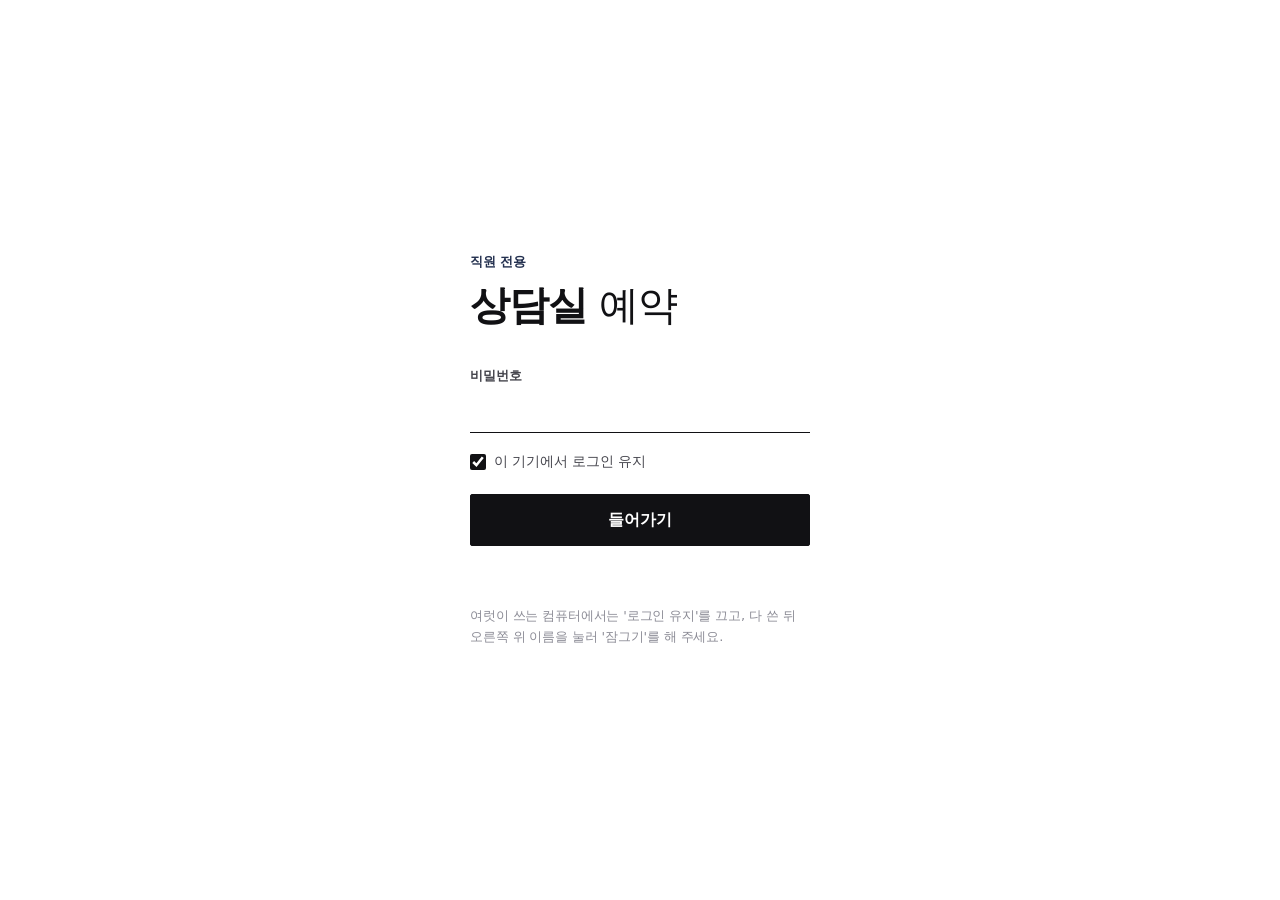
==== commit a79880e4: "Add files via upload" ====
--- a/index.html
+++ b/index.html
@@ -10,7 +10,7 @@
 <link rel="manifest" href="manifest.webmanifest">
 <link rel="icon" href="icon.svg" type="image/svg+xml">
 <link rel="apple-touch-icon" href="icon-180.png">
-<link rel="stylesheet" href="style.css?v=3">
+<link rel="stylesheet" href="style.css?v=5">
 </head>
 <body>
 
@@ -52,8 +52,8 @@
     </div>
     <div class="right">
       <div class="views">
+        <button id="vMonth" type="button">월</button>
         <button id="vWeek" type="button">주</button>
-        <button id="vMonth" type="button">월</button>
       </div>
       <button id="add" class="add" type="button">＋ 예약<span class="long">하기</span></button>
       <button id="who" class="me" type="button" aria-haspopup="true"></button>
@@ -68,9 +68,9 @@
 <div id="toast" class="toast" role="status" hidden></div>
 <noscript><p class="gate">이 페이지는 자바스크립트를 켜야 쓸 수 있습니다.</p></noscript>
 
-<script src="core.js?v=3"></script>
-<script src="crypto.js?v=3"></script>
-<script src="store.js?v=3"></script>
-<script src="app.js?v=3"></script>
+<script src="core.js?v=5"></script>
+<script src="crypto.js?v=5"></script>
+<script src="store.js?v=5"></script>
+<script src="app.js?v=5"></script>
 </body>
 </html>
--- a/style.css
+++ b/style.css
@@ -1,20 +1,20 @@
 /* 상담실 예약 — 흰 바탕, 가는 선, 굵기 대비. 색은 방을 구분하는 데만 쓴다. */
 :root{
   --bg:#fff; --ink:#111114; --ink2:#45454D; --mute:#8C8C96; --line:#D3D3DA; --hair:#E9E9EE;
-  --accent:#2F4BFF; --tint:#EEF1FF; --otherbg:#F1F2F5; --free:#EFF0F3; --danger:#C0392B; --now:#E5484D;
+  --accent:#23304F; --tint:#ECEFF6; --otherbg:#F1F2F5; --free:#EFF0F3; --danger:#C0392B; --now:#E5484D;
   --rh:44px; --tw:44px;
   --font:"Noto Sans KR","Pretendard","Apple SD Gothic Neo","Malgun Gothic","맑은 고딕",system-ui,sans-serif;
 }
 /* 방 색: --c 표시(점·띠), --s 흰 글씨를 얹는 진한 바탕(내 예약), --t 연한 바탕(다른 사람), --d 연한 바탕 위 글씨 */
-/* 파랑은 '내 예약'에만 쓰려고 방 색에서는 맨 뒤로 뺐다 */
-.k0{--c:#0E9F6E;--s:#0A7F58;--t:#DDF4EC;--d:#08704D}
-.k1{--c:#F07F1B;--s:#C2570A;--t:#FDEBD9;--d:#A14C09}
-.k2{--c:#8E59F0;--s:#7B47E6;--t:#EEE6FD;--d:#6235C9}
-.k3{--c:#E0458B;--s:#C2306F;--t:#FCE4EF;--d:#A8215F}
-.k4{--c:#0B93A8;--s:#087587;--t:#DAF1F5;--d:#086778}
-.k5{--c:#9A6B3F;--s:#7E5630;--t:#F2E9DF;--d:#6F4A27}
-.k6{--c:#5B6475;--s:#5B6475;--t:#E8EAEE;--d:#3C4352}
-.k7{--c:#3B82C4;--s:#2A6CA8;--t:#E1EEF9;--d:#1F5486}
+/* 채도를 낮춘 차분한 색(세이지·클레이·머스터드·회청 …). 짙은 남색(--accent)은 '내 예약'에만 쓴다. */
+.k0{--c:#6E9C8B;--s:#4F7F6E;--t:#E7F0EC;--d:#3F6B5C}
+.k1{--c:#C4846C;--s:#A9644B;--t:#F7EAE4;--d:#8F4F38}
+.k2{--c:#C2A052;--s:#9A7B2E;--t:#F6F0DD;--d:#7A6020}
+.k3{--c:#7391B8;--s:#557499;--t:#E8EEF6;--d:#3F5E85}
+.k4{--c:#B9848F;--s:#9A6570;--t:#F5E9EC;--d:#7F4D58}
+.k5{--c:#5F8E96;--s:#47747C;--t:#E4EEF0;--d:#375E65}
+.k6{--c:#8C8478;--s:#70695E;--t:#EFEDEA;--d:#595348}
+.k7{--c:#8A7AA6;--s:#6E5E8C;--t:#EDEAF3;--d:#584A74}
 
 *{box-sizing:border-box}
 [hidden]{display:none!important}
@@ -146,7 +146,7 @@
 .tt button.c::after{content:"+";position:absolute;inset:0;display:grid;place-items:center;color:var(--accent);font-size:18px;font-weight:600;opacity:0}
 .tt button.c:hover{background:var(--tint)}
 .tt button.c:hover::after,.tt button.c:focus-visible::after{opacity:1}
-.tt .c.pick,.tt button.c.pick:hover{background:#D9E0FF}
+.tt .c.pick,.tt button.c.pick:hover{background:#D5DBE9}
 .tt .c.pick::after{opacity:0!important}
 .tt .c.past{background:repeating-linear-gradient(135deg,transparent 0 5px,#F1F1F4 5px 6px)}
 .tt .c.closed,.tt .c.far{background:repeating-linear-gradient(135deg,transparent 0 5px,#E9E9EE 5px 6px)}
@@ -188,7 +188,7 @@
 .legend .minekey{color:var(--accent);font-weight:800}
 .legend .minekey .dot{background:var(--accent)}
 .col{border-left:1px solid var(--line);min-width:0}
-.col.today{background:#F7F8FF}
+.col.today{background:#F6F7FA}
 .col .tt .c{border-left-color:#F1F1F5}
 .col .tt .c.first{border-left:0}
 .col .ev{margin:1px;padding:3px 2px 3px 3px;border-left:0;border-top:3px solid var(--c)}
@@ -227,7 +227,7 @@
 .day.past .num{color:var(--mute)}
 .day.past.sun .num,.day.out.sun .num{color:#E7C4BF}
 .day.past .strips{opacity:.4}
-.day.today,.day.today:hover{background:#F0F3FF}
+.day.today,.day.today:hover{background:#F1F3F8}
 .day.today .num{color:var(--accent);font-weight:800}
 .day.today .num::after{content:"오늘";font-size:12px;font-weight:700;margin-left:6px}
 .day.sel{box-shadow:inset 0 0 0 2px var(--ink)}
